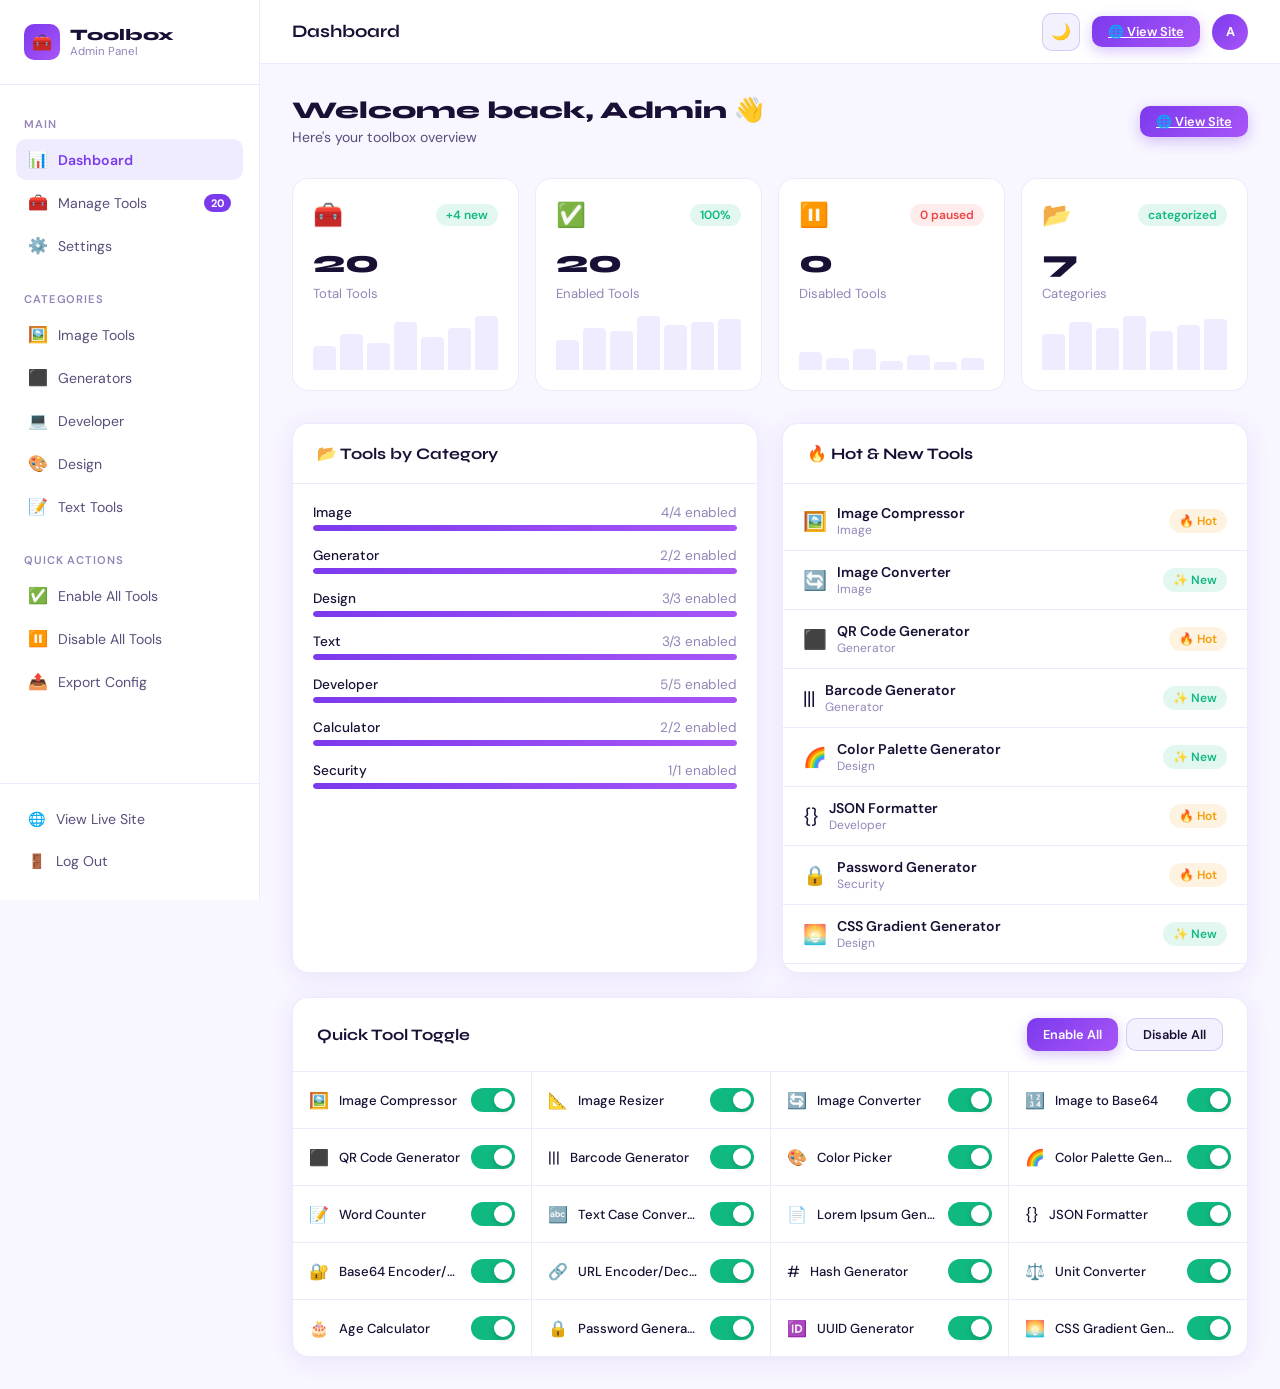
==== admin.html @ 97816bcd "baby" ====
<!DOCTYPE html>
<html lang="en">
<head>
  <meta charset="UTF-8">
  <meta name="viewport" content="width=device-width, initial-scale=1.0">
  <title>Admin Panel — Toolbox</title>
  <link rel="stylesheet" href="css/admin.css">
</head>
<body>

  <!-- ===== SIDEBAR ===== -->
  <aside class="sidebar" id="sidebar">
    <div class="sidebar-logo">
      <div class="icon">🧰</div>
      <div>
        <h1>Toolbox</h1>
        <span>Admin Panel</span>
      </div>
    </div>

    <nav class="sidebar-nav">
      <div class="nav-section">
        <div class="nav-section-label">Main</div>
        <div class="nav-item active" data-page="dashboard">
          <span class="ni-icon">📊</span> Dashboard
        </div>
        <div class="nav-item" data-page="tools">
          <span class="ni-icon">🧰</span> Manage Tools
          <span class="nav-badge" id="enabledBadge">20</span>
        </div>
        <div class="nav-item" data-page="settings">
          <span class="ni-icon">⚙️</span> Settings
        </div>
      </div>

      <div class="nav-section">
        <div class="nav-section-label">Categories</div>
        <div class="nav-item" onclick="showAdminPage('tools');categoryFilter='Image';renderPage()">
          <span class="ni-icon">🖼️</span> Image Tools
        </div>
        <div class="nav-item" onclick="showAdminPage('tools');categoryFilter='Generator';renderPage()">
          <span class="ni-icon">⬛</span> Generators
        </div>
        <div class="nav-item" onclick="showAdminPage('tools');categoryFilter='Developer';renderPage()">
          <span class="ni-icon">💻</span> Developer
        </div>
        <div class="nav-item" onclick="showAdminPage('tools');categoryFilter='Design';renderPage()">
          <span class="ni-icon">🎨</span> Design
        </div>
        <div class="nav-item" onclick="showAdminPage('tools');categoryFilter='Text';renderPage()">
          <span class="ni-icon">📝</span> Text Tools
        </div>
      </div>

      <div class="nav-section">
        <div class="nav-section-label">Quick Actions</div>
        <div class="nav-item" onclick="enableAll()">
          <span class="ni-icon">✅</span> Enable All Tools
        </div>
        <div class="nav-item" onclick="disableAll()">
          <span class="ni-icon">⏸️</span> Disable All Tools
        </div>
        <div class="nav-item" onclick="exportConfig()">
          <span class="ni-icon">📤</span> Export Config
        </div>
      </div>
    </nav>

    <div class="sidebar-footer">
      <a href="index.html">
        <span>🌐</span> View Live Site
      </a>
      <a href="#" onclick="if(confirm('Log out?'))window.location='index.html'">
        <span>🚪</span> Log Out
      </a>
    </div>
  </aside>

  <!-- ===== MAIN ===== -->
  <main class="admin-main">

    <!-- TOPBAR -->
    <div class="admin-topbar">
      <div style="display:flex;align-items:center;gap:12px">
        <button class="theme-toggle" id="menuToggle" style="display:none" onclick="document.getElementById('sidebar').classList.toggle('open')">☰</button>
        <div>
          <h2 id="pageTitle">Dashboard</h2>
        </div>
      </div>
      <div class="topbar-actions">
        <button class="theme-toggle">🌙</button>
        <a href="index.html" class="btn btn-primary btn-sm">🌐 View Site</a>
        <div class="topbar-avatar" title="Admin">A</div>
      </div>
    </div>

    <!-- CONTENT -->
    <div class="admin-content" id="adminContent">
      <!-- Rendered by JS -->
    </div>

  </main>

  <!-- Toast -->
  <div class="toast-container"></div>

  <script src="js/admin.js"></script>
  <script>
    // Update badge
    function updateBadge() {
      const en = Object.values(getEnabled()).filter(Boolean).length;
      const b = document.getElementById('enabledBadge');
      if(b) b.textContent = en;
    }
    const origSave = saveEnabled;
    window.saveEnabled = function(s) { origSave(s); updateBadge(); };

    // Mobile menu
    if(window.innerWidth < 900) {
      document.getElementById('menuToggle').style.display = 'flex';
    }
  </script>
</body>
</html>
---- css/admin.css ----
/* ===== ADMIN PANEL STYLES ===== */
@import url('https://fonts.googleapis.com/css2?family=Syne:wght@400;500;600;700;800&family=DM+Sans:ital,opsz,wght@0,9..40,300;0,9..40,400;0,9..40,500;0,9..40,600&display=swap');

:root {
  --font-display: 'Syne', sans-serif;
  --font-body: 'DM Sans', sans-serif;
  --bg: #f8f6ff;
  --bg2: #ffffff;
  --bg3: #f0ecff;
  --surface: #ffffff;
  --surface2: #f4f1ff;
  --border: rgba(120, 80, 220, 0.12);
  --border2: rgba(120, 80, 220, 0.25);
  --text: #1a1035;
  --text2: #5a4d7a;
  --text3: #9585b8;
  --accent: #7c3aed;
  --accent2: #a855f7;
  --accent3: #06b6d4;
  --green: #10b981;
  --red: #ef4444;
  --amber: #f59e0b;
  --shadow: 0 4px 24px rgba(124, 58, 237, 0.10);
  --shadow2: 0 8px 40px rgba(124, 58, 237, 0.18);
  --radius: 16px;
  --radius-sm: 10px;
  --transition: all 0.3s cubic-bezier(0.4, 0, 0.2, 1);
}
[data-theme="dark"] {
  --bg: #0f0a1e; --bg2: #1a1035; --bg3: #150d2a;
  --surface: #1e1540; --surface2: #251b4a;
  --border: rgba(160, 120, 255, 0.12); --border2: rgba(160, 120, 255, 0.28);
  --text: #f0ecff; --text2: #c4b5fd; --text3: #7c6aaa;
  --accent: #a78bfa; --accent2: #c084fc; --accent3: #22d3ee;
  --green: #34d399; --red: #f87171; --amber: #fbbf24;
  --shadow: 0 4px 24px rgba(0,0,0,0.4); --shadow2: 0 8px 40px rgba(0,0,0,0.6);
}

*,*::before,*::after{box-sizing:border-box;margin:0;padding:0}
html{scroll-behavior:smooth}
body { font-family: var(--font-body); background: var(--bg); color: var(--text); min-height: 100vh; display: flex; transition: background 0.4s, color 0.4s; }
::-webkit-scrollbar{width:6px} ::-webkit-scrollbar-track{background:var(--bg)} ::-webkit-scrollbar-thumb{background:var(--accent);border-radius:99px}

/* SIDEBAR */
.sidebar {
  width: 260px;
  flex-shrink: 0;
  background: var(--surface);
  border-right: 1px solid var(--border);
  display: flex;
  flex-direction: column;
  position: fixed;
  top: 0;
  left: 0;
  height: 100vh;
  z-index: 100;
  transition: var(--transition);
}
.sidebar-logo {
  padding: 1.5rem;
  border-bottom: 1px solid var(--border);
  display: flex;
  align-items: center;
  gap: 10px;
}
.sidebar-logo .icon {
  width: 36px; height: 36px;
  background: linear-gradient(135deg, var(--accent), var(--accent2));
  border-radius: 10px;
  display: flex; align-items: center; justify-content: center;
  font-size: 1rem; color: #fff; flex-shrink: 0;
}
.sidebar-logo h1 { font-family: var(--font-display); font-size: 1rem; font-weight: 800; }
.sidebar-logo span { font-size: 0.72rem; color: var(--text3); display: block; }

.sidebar-nav { flex: 1; padding: 1rem 0; overflow-y: auto; }
.nav-section { padding: 0 1rem 0.5rem; }
.nav-section-label { font-size: 0.7rem; font-weight: 600; text-transform: uppercase; letter-spacing: 0.08em; color: var(--text3); margin: 1rem 0 0.5rem; padding: 0 0.5rem; }
.nav-item {
  display: flex; align-items: center; gap: 10px;
  padding: 10px 12px; border-radius: var(--radius-sm);
  cursor: pointer; font-size: 0.88rem; color: var(--text2);
  transition: var(--transition); text-decoration: none;
  margin-bottom: 2px;
}
.nav-item:hover { background: var(--surface2); color: var(--accent); }
.nav-item.active { background: var(--bg3); color: var(--accent); font-weight: 600; }
.nav-item .ni-icon { width: 20px; text-align: center; font-size: 1rem; }
.nav-badge { margin-left: auto; background: var(--accent); color: #fff; font-size: 0.68rem; font-weight: 700; padding: 2px 7px; border-radius: 99px; }

.sidebar-footer { padding: 1rem; border-top: 1px solid var(--border); }
.sidebar-footer a {
  display: flex; align-items: center; gap: 10px;
  padding: 10px 12px; border-radius: var(--radius-sm);
  font-size: 0.88rem; color: var(--text2); text-decoration: none;
  transition: var(--transition); margin-bottom: 4px;
}
.sidebar-footer a:hover { background: var(--surface2); color: var(--accent); }

/* MAIN CONTENT */
.admin-main { margin-left: 260px; flex: 1; min-height: 100vh; display: flex; flex-direction: column; }
.admin-topbar {
  height: 64px; display: flex; align-items: center; justify-content: space-between;
  padding: 0 2rem; background: var(--surface);
  border-bottom: 1px solid var(--border); position: sticky; top: 0; z-index: 50;
}
.admin-topbar h2 { font-family: var(--font-display); font-size: 1.1rem; font-weight: 700; }
.topbar-actions { display: flex; align-items: center; gap: 0.75rem; }
.theme-toggle {
  width: 38px; height: 38px; border-radius: 10px;
  border: 1px solid var(--border2); background: var(--surface2);
  cursor: pointer; display: flex; align-items: center; justify-content: center;
  font-size: 1rem; transition: var(--transition); color: var(--text2);
}
.theme-toggle:hover { transform: rotate(20deg); }
.topbar-avatar {
  width: 36px; height: 36px; border-radius: 50%;
  background: linear-gradient(135deg, var(--accent), var(--accent2));
  display: flex; align-items: center; justify-content: center;
  font-size: 0.8rem; font-weight: 700; color: #fff; cursor: pointer;
}

.admin-content { flex: 1; padding: 2rem; }

/* PAGE HEADER */
.page-header { display: flex; align-items: center; justify-content: space-between; margin-bottom: 2rem; }
.page-title { font-family: var(--font-display); font-size: 1.5rem; font-weight: 800; }
.page-subtitle { font-size: 0.88rem; color: var(--text2); margin-top: 3px; }

/* STATS CARDS */
.stats-grid { display: grid; grid-template-columns: repeat(auto-fit, minmax(200px, 1fr)); gap: 1rem; margin-bottom: 2rem; }
.stat-card {
  background: var(--surface);
  border: 1px solid var(--border);
  border-radius: var(--radius);
  padding: 1.25rem;
  transition: var(--transition);
  animation: fadeUp 0.5s ease both;
}
.stat-card:hover { box-shadow: var(--shadow); transform: translateY(-2px); }
.stat-card-header { display: flex; align-items: center; justify-content: space-between; margin-bottom: 0.75rem; }
.stat-card-icon { font-size: 1.5rem; }
.stat-card-trend { font-size: 0.75rem; font-weight: 600; padding: 3px 10px; border-radius: 99px; }
.trend-up { background: rgba(16,185,129,0.12); color: var(--green); }
.trend-down { background: rgba(239,68,68,0.1); color: var(--red); }
.stat-card .val { font-family: var(--font-display); font-size: 2rem; font-weight: 800; color: var(--text); }
.stat-card .lbl { font-size: 0.82rem; color: var(--text3); margin-top: 4px; }

/* TABLE */
.table-card { background: var(--surface); border: 1px solid var(--border); border-radius: var(--radius); overflow: hidden; box-shadow: var(--shadow); }
.table-header { padding: 1.25rem 1.5rem; border-bottom: 1px solid var(--border); display: flex; align-items: center; justify-content: space-between; gap: 1rem; flex-wrap: wrap; }
.table-header h3 { font-family: var(--font-display); font-size: 1rem; font-weight: 700; }
.table-controls { display: flex; align-items: center; gap: 0.75rem; }
.search-input {
  padding: 8px 14px;
  border: 1.5px solid var(--border2);
  border-radius: var(--radius-sm);
  background: var(--bg);
  color: var(--text);
  font-family: var(--font-body);
  font-size: 0.85rem;
  outline: none;
  transition: var(--transition);
  width: 220px;
}
.search-input:focus { border-color: var(--accent); }
.filter-select {
  padding: 8px 14px;
  border: 1.5px solid var(--border2);
  border-radius: var(--radius-sm);
  background: var(--bg);
  color: var(--text);
  font-family: var(--font-body);
  font-size: 0.85rem;
  outline: none;
  cursor: pointer;
}
table { width: 100%; border-collapse: collapse; }
thead tr { background: var(--bg3); }
th { padding: 12px 1.5rem; font-size: 0.78rem; font-weight: 600; text-transform: uppercase; letter-spacing: 0.06em; color: var(--text3); text-align: left; white-space: nowrap; }
td { padding: 1rem 1.5rem; font-size: 0.88rem; border-top: 1px solid var(--border); vertical-align: middle; }
tr:hover td { background: var(--card-hover, rgba(124,58,237,0.02)); }

.tool-cell { display: flex; align-items: center; gap: 12px; }
.tool-cell-icon { width: 38px; height: 38px; border-radius: 10px; display: flex; align-items: center; justify-content: center; font-size: 1.1rem; background: var(--surface2); flex-shrink: 0; }
.tool-cell-name { font-weight: 600; color: var(--text); }
.tool-cell-cat { font-size: 0.75rem; color: var(--text3); margin-top: 1px; }

.badge { display: inline-flex; align-items: center; gap: 5px; font-size: 0.75rem; font-weight: 600; padding: 4px 10px; border-radius: 99px; }
.badge-enabled { background: rgba(16,185,129,0.12); color: var(--green); }
.badge-disabled { background: rgba(239,68,68,0.1); color: var(--red); }
.badge-cat { background: var(--bg3); color: var(--accent); border: 1px solid var(--border2); }

/* TOGGLE SWITCH */
.toggle {
  position: relative;
  width: 44px; height: 24px;
  display: inline-block;
}
.toggle input { opacity: 0; width: 0; height: 0; }
.toggle-slider {
  position: absolute; inset: 0;
  background: var(--border2);
  border-radius: 99px;
  cursor: pointer;
  transition: var(--transition);
}
.toggle-slider::before {
  content: '';
  position: absolute;
  width: 18px; height: 18px;
  border-radius: 50%;
  background: #fff;
  top: 3px; left: 3px;
  transition: var(--transition);
  box-shadow: 0 2px 6px rgba(0,0,0,0.2);
}
.toggle input:checked + .toggle-slider { background: var(--green); }
.toggle input:checked + .toggle-slider::before { transform: translateX(20px); }

.action-btns { display: flex; gap: 6px; }
.action-btn {
  width: 30px; height: 30px;
  border-radius: 8px;
  border: 1px solid var(--border2);
  background: var(--surface2);
  cursor: pointer;
  display: flex; align-items: center; justify-content: center;
  font-size: 0.85rem;
  transition: var(--transition);
}
.action-btn:hover { background: var(--bg3); border-color: var(--accent); }
.action-btn.danger:hover { background: rgba(239,68,68,0.1); border-color: var(--red); }

/* MODAL */
.modal-overlay {
  position: fixed; inset: 0;
  background: rgba(0,0,0,0.5);
  backdrop-filter: blur(4px);
  z-index: 1000;
  display: flex; align-items: center; justify-content: center;
  padding: 1rem;
  animation: fadeIn 0.2s ease;
}
.modal {
  background: var(--surface);
  border: 1px solid var(--border2);
  border-radius: var(--radius-lg);
  padding: 2rem;
  width: 100%;
  max-width: 500px;
  box-shadow: var(--shadow2);
  animation: modalIn 0.3s ease;
}
@keyframes modalIn { from { opacity: 0; transform: scale(0.94) translateY(20px); } to { opacity: 1; transform: none; } }
.modal-header { display: flex; align-items: center; justify-content: space-between; margin-bottom: 1.5rem; }
.modal-title { font-family: var(--font-display); font-size: 1.2rem; font-weight: 800; }
.modal-close { width: 32px; height: 32px; border-radius: 8px; border: 1px solid var(--border2); background: var(--surface2); cursor: pointer; font-size: 1rem; display: flex; align-items: center; justify-content: center; transition: var(--transition); }
.modal-close:hover { background: var(--bg3); }
.form-group { margin-bottom: 1.2rem; }
.form-group label { font-size: 0.85rem; color: var(--text2); margin-bottom: 6px; display: block; font-weight: 500; }
.form-group input, .form-group select, .form-group textarea { width: 100%; padding: 10px 14px; border-radius: var(--radius-sm); border: 1.5px solid var(--border2); background: var(--bg); color: var(--text); font-family: var(--font-body); font-size: 0.88rem; outline: none; transition: var(--transition); }
.form-group input:focus, .form-group select:focus { border-color: var(--accent); }
.modal-footer { display: flex; gap: 10px; justify-content: flex-end; margin-top: 1.5rem; }

/* BUTTONS */
.btn { display: inline-flex; align-items: center; justify-content: center; gap: 8px; padding: 10px 22px; border-radius: var(--radius-sm); font-family: var(--font-body); font-size: 0.88rem; font-weight: 600; cursor: pointer; transition: var(--transition); border: none; }
.btn-primary { background: linear-gradient(135deg, var(--accent), var(--accent2)); color: #fff; box-shadow: 0 4px 14px rgba(124,58,237,0.3); }
.btn-primary:hover { transform: translateY(-1px); box-shadow: 0 6px 20px rgba(124,58,237,0.4); }
.btn-secondary { background: var(--surface2); color: var(--text); border: 1px solid var(--border2); }
.btn-secondary:hover { background: var(--bg3); }
.btn-danger-solid { background: rgba(239,68,68,0.12); color: var(--red); border: 1px solid rgba(239,68,68,0.25); }
.btn-danger-solid:hover { background: var(--red); color: #fff; }
.btn-sm { padding: 7px 16px; font-size: 0.8rem; }

/* CHART BARS */
.mini-chart { display: flex; align-items: flex-end; gap: 4px; height: 60px; margin-top: 0.5rem; }
.mini-bar { flex: 1; background: var(--bg3); border-radius: 4px 4px 0 0; min-height: 8px; transition: var(--transition); }
.mini-bar:hover { background: var(--accent2); }

/* EMPTY STATE */
.empty-state { text-align: center; padding: 3rem; color: var(--text3); }
.empty-state .icon { font-size: 2.5rem; margin-bottom: 0.75rem; }
.empty-state p { font-size: 0.9rem; }

/* TOAST */
.toast-container { position: fixed; bottom: 2rem; right: 2rem; z-index: 9999; display: flex; flex-direction: column; gap: 0.5rem; }
.toast { background: var(--surface); border: 1px solid var(--border2); border-radius: var(--radius-sm); padding: 12px 20px; font-size: 0.85rem; color: var(--text); box-shadow: var(--shadow2); display: flex; align-items: center; gap: 10px; animation: toastIn 0.3s ease; max-width: 300px; }
.toast.success { border-left: 3px solid var(--green); }
.toast.error { border-left: 3px solid var(--red); }
@keyframes toastIn { from { opacity: 0; transform: translateX(40px); } to { opacity: 1; transform: none; } }
@keyframes fadeUp { from { opacity: 0; transform: translateY(16px); } to { opacity: 1; transform: none; } }
@keyframes fadeIn { from { opacity: 0; } to { opacity: 1; } }

@media (max-width: 900px) {
  .sidebar { transform: translateX(-100%); }
  .sidebar.open { transform: translateX(0); }
  .admin-main { margin-left: 0; }
}
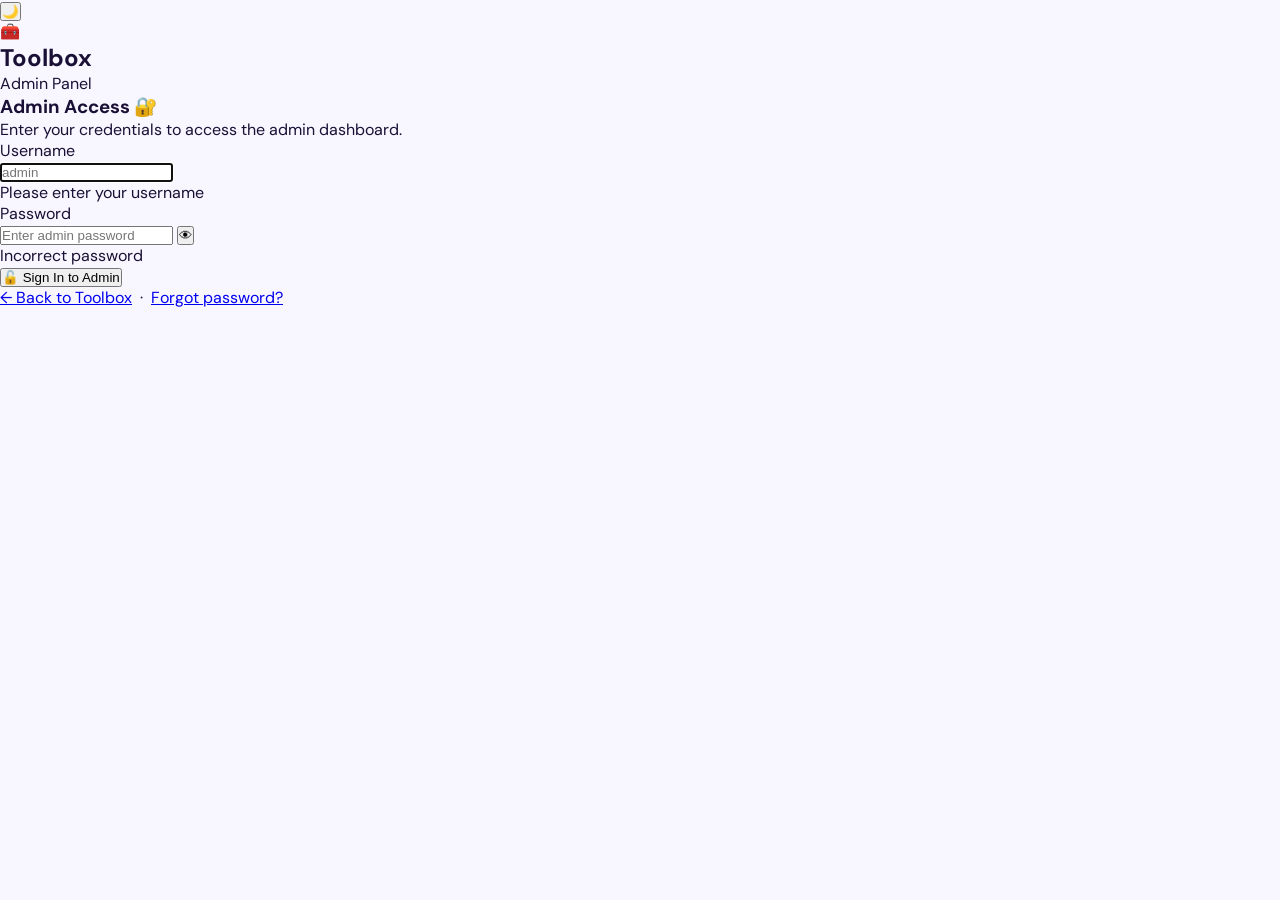
==== commit aba93984: "Add files via upload" ====
--- a/admin.html
+++ b/admin.html
@@ -5,120 +5,413 @@
   <meta name="viewport" content="width=device-width, initial-scale=1.0">
   <title>Admin Panel — Toolbox</title>
   <link rel="stylesheet" href="css/admin.css">
+  <script>
+    // Apply theme immediately — no flash
+    (function(){
+      var t = localStorage.getItem('toolbox_theme') || 'light';
+      document.documentElement.setAttribute('data-theme', t);
+    })();
+  </script>
 </head>
 <body>
 
-  <!-- ===== SIDEBAR ===== -->
-  <aside class="sidebar" id="sidebar">
-    <div class="sidebar-logo">
-      <div class="icon">🧰</div>
-      <div>
-        <h1>Toolbox</h1>
-        <span>Admin Panel</span>
+  <!-- ===== ADMIN LOGIN GATE ===== -->
+  <div id="adminGate">
+
+    <button class="gate-theme-btn" onclick="toggleGateTheme()">🌙</button>
+
+    <!-- Normal login view -->
+    <div class="gate-card" id="gateLoginCard">
+      <div class="gate-logo">
+        <div class="icon">🧰</div>
+        <div class="gate-logo-text">
+          <h2>Toolbox</h2>
+          <span>Admin Panel</span>
+        </div>
+      </div>
+
+      <h3 class="gate-heading">Admin Access 🔐</h3>
+      <p class="gate-sub">Enter your credentials to access the admin dashboard.</p>
+
+      <form onsubmit="attemptLogin(event)">
+        <div class="gate-field">
+          <label>Username</label>
+          <div class="gate-input-wrap">
+            <input type="text" id="gate-user" placeholder="admin" autocomplete="username" autofocus>
+          </div>
+          <div class="gate-error" id="gate-user-err">Please enter your username</div>
+        </div>
+
+        <div class="gate-field">
+          <label>Password</label>
+          <div class="gate-input-wrap">
+            <input type="password" id="gate-pass" placeholder="Enter admin password" autocomplete="current-password">
+            <button type="button" class="toggle-pass-btn" onclick="toggleGatePass()">👁</button>
+          </div>
+          <div class="gate-error" id="gate-pass-err">Incorrect password</div>
+        </div>
+
+        <div class="gate-attempts" id="gate-attempts"></div>
+
+        <button type="submit" class="gate-btn" id="gate-submit-btn">🔓 Sign In to Admin</button>
+      </form>
+
+      <div class="gate-footer">
+        <a href="index.html">← Back to Toolbox</a>
+        &nbsp;·&nbsp;
+        <a href="#" onclick="showGateHint();return false">Forgot password?</a>
       </div>
     </div>
 
-    <nav class="sidebar-nav">
-      <div class="nav-section">
-        <div class="nav-section-label">Main</div>
-        <div class="nav-item active" data-page="dashboard">
-          <span class="ni-icon">📊</span> Dashboard
-        </div>
-        <div class="nav-item" data-page="tools">
-          <span class="ni-icon">🧰</span> Manage Tools
-          <span class="nav-badge" id="enabledBadge">20</span>
-        </div>
-        <div class="nav-item" data-page="settings">
-          <span class="ni-icon">⚙️</span> Settings
-        </div>
-      </div>
-
-      <div class="nav-section">
-        <div class="nav-section-label">Categories</div>
-        <div class="nav-item" onclick="showAdminPage('tools');categoryFilter='Image';renderPage()">
-          <span class="ni-icon">🖼️</span> Image Tools
-        </div>
-        <div class="nav-item" onclick="showAdminPage('tools');categoryFilter='Generator';renderPage()">
-          <span class="ni-icon">⬛</span> Generators
-        </div>
-        <div class="nav-item" onclick="showAdminPage('tools');categoryFilter='Developer';renderPage()">
-          <span class="ni-icon">💻</span> Developer
-        </div>
-        <div class="nav-item" onclick="showAdminPage('tools');categoryFilter='Design';renderPage()">
-          <span class="ni-icon">🎨</span> Design
-        </div>
-        <div class="nav-item" onclick="showAdminPage('tools');categoryFilter='Text';renderPage()">
-          <span class="ni-icon">📝</span> Text Tools
-        </div>
-      </div>
-
-      <div class="nav-section">
-        <div class="nav-section-label">Quick Actions</div>
-        <div class="nav-item" onclick="enableAll()">
-          <span class="ni-icon">✅</span> Enable All Tools
-        </div>
-        <div class="nav-item" onclick="disableAll()">
-          <span class="ni-icon">⏸️</span> Disable All Tools
-        </div>
-        <div class="nav-item" onclick="exportConfig()">
-          <span class="ni-icon">📤</span> Export Config
-        </div>
-      </div>
-    </nav>
-
-    <div class="sidebar-footer">
-      <a href="index.html">
-        <span>🌐</span> View Live Site
-      </a>
-      <a href="#" onclick="if(confirm('Log out?'))window.location='index.html'">
-        <span>🚪</span> Log Out
-      </a>
+    <!-- Lockout view -->
+    <div class="gate-card" id="gateLockoutCard" style="display:none">
+      <div class="gate-lockout">
+        <span class="lock-icon">🔒</span>
+        <h3>Too Many Failed Attempts</h3>
+        <p>You've been temporarily locked out for security reasons. Please wait before trying again.</p>
+        <div class="gate-countdown" id="gate-countdown">30</div>
+        <p style="font-size:0.8rem;color:var(--text3)">seconds remaining</p>
+      </div>
+      <div class="gate-footer" style="margin-top:1.5rem">
+        <a href="index.html">← Back to Toolbox</a>
+      </div>
     </div>
-  </aside>
-
-  <!-- ===== MAIN ===== -->
-  <main class="admin-main">
-
-    <!-- TOPBAR -->
-    <div class="admin-topbar">
-      <div style="display:flex;align-items:center;gap:12px">
-        <button class="theme-toggle" id="menuToggle" style="display:none" onclick="document.getElementById('sidebar').classList.toggle('open')">☰</button>
+
+  </div>
+
+  <!-- ===== ADMIN PANEL (hidden until authed) ===== -->
+  <div id="adminPanel" style="display:none;width:100%;min-height:100vh;display:none">
+
+    <!-- SIDEBAR -->
+    <aside class="sidebar" id="sidebar">
+      <div class="sidebar-logo">
+        <div class="icon">🧰</div>
         <div>
+          <h1>Toolbox</h1>
+          <span>Admin Panel</span>
+        </div>
+      </div>
+
+      <nav class="sidebar-nav">
+        <div class="nav-section">
+          <div class="nav-section-label">Main</div>
+          <div class="nav-item active" data-page="dashboard">
+            <span class="ni-icon">📊</span> Dashboard
+          </div>
+          <div class="nav-item" data-page="tools">
+            <span class="ni-icon">🧰</span> Manage Tools
+            <span class="nav-badge" id="enabledBadge">20</span>
+          </div>
+          <div class="nav-item" data-page="settings">
+            <span class="ni-icon">⚙️</span> Settings
+          </div>
+        </div>
+
+        <div class="nav-section">
+          <div class="nav-section-label">Categories</div>
+          <div class="nav-item" onclick="showAdminPage('tools');categoryFilter='Image';renderPage()">
+            <span class="ni-icon">🖼️</span> Image Tools
+          </div>
+          <div class="nav-item" onclick="showAdminPage('tools');categoryFilter='Generator';renderPage()">
+            <span class="ni-icon">⬛</span> Generators
+          </div>
+          <div class="nav-item" onclick="showAdminPage('tools');categoryFilter='Developer';renderPage()">
+            <span class="ni-icon">💻</span> Developer
+          </div>
+          <div class="nav-item" onclick="showAdminPage('tools');categoryFilter='Design';renderPage()">
+            <span class="ni-icon">🎨</span> Design
+          </div>
+          <div class="nav-item" onclick="showAdminPage('tools');categoryFilter='Text';renderPage()">
+            <span class="ni-icon">📝</span> Text Tools
+          </div>
+        </div>
+
+        <div class="nav-section">
+          <div class="nav-section-label">Quick Actions</div>
+          <div class="nav-item" onclick="enableAll()">
+            <span class="ni-icon">✅</span> Enable All Tools
+          </div>
+          <div class="nav-item" onclick="disableAll()">
+            <span class="ni-icon">⏸️</span> Disable All Tools
+          </div>
+          <div class="nav-item" onclick="exportConfig()">
+            <span class="ni-icon">📤</span> Export Config
+          </div>
+        </div>
+      </nav>
+
+      <div class="sidebar-footer">
+        <a href="index.html">
+          <span>🌐</span> View Live Site
+        </a>
+        <a href="#" onclick="adminLogout()">
+          <span>🚪</span> Log Out
+        </a>
+      </div>
+    </aside>
+
+    <!-- MAIN -->
+    <main class="admin-main">
+
+      <!-- TOPBAR -->
+      <div class="admin-topbar">
+        <div style="display:flex;align-items:center;gap:12px">
+          <button class="theme-toggle" id="menuToggle" style="display:none" onclick="document.getElementById('sidebar').classList.toggle('open')">☰</button>
           <h2 id="pageTitle">Dashboard</h2>
         </div>
-      </div>
-      <div class="topbar-actions">
-        <button class="theme-toggle">🌙</button>
-        <a href="index.html" class="btn btn-primary btn-sm">🌐 View Site</a>
-        <div class="topbar-avatar" title="Admin">A</div>
-      </div>
-    </div>
-
-    <!-- CONTENT -->
-    <div class="admin-content" id="adminContent">
-      <!-- Rendered by JS -->
-    </div>
-
-  </main>
+        <div class="topbar-actions">
+          <button class="theme-toggle" onclick="toggleAdminTheme()">🌙</button>
+          <div class="admin-session-info">
+            <div class="admin-session-avatar" id="topbarAvatar">A</div>
+            <span id="topbarUsername" style="font-weight:600"></span>
+          </div>
+          <a href="index.html" class="btn btn-primary btn-sm">🌐 View Site</a>
+          <button class="admin-logout-btn" onclick="adminLogout()">🚪 Logout</button>
+        </div>
+      </div>
+
+      <!-- CONTENT -->
+      <div class="admin-content" id="adminContent"></div>
+
+    </main>
+
+  </div>
 
   <!-- Toast -->
   <div class="toast-container"></div>
 
   <script src="js/admin.js"></script>
   <script>
-    // Update badge
+    /* ============================================================
+       ADMIN GATE — Authentication Logic
+       Default credentials: admin / admin123
+       Change via Settings page or directly in localStorage
+    ============================================================ */
+
+    const MAX_ATTEMPTS = 5;
+    const LOCKOUT_SECONDS = 30;
+    const SESSION_KEY = 'toolbox_admin_session';
+    const CREDS_KEY   = 'toolbox_admin_creds';
+
+    // Default credentials (stored as btoa — change in Settings)
+    function getAdminCreds() {
+      const stored = localStorage.getItem(CREDS_KEY);
+      if (stored) return JSON.parse(stored);
+      return { username: btoa('admin'), password: btoa('admin123') };
+    }
+
+    // Attempt tracking (stored in sessionStorage so resets on browser close)
+    function getAttempts() { return parseInt(sessionStorage.getItem('gate_attempts') || '0'); }
+    function incAttempts()  { sessionStorage.setItem('gate_attempts', getAttempts() + 1); }
+    function resetAttempts(){ sessionStorage.removeItem('gate_attempts'); }
+    function getLockoutEnd(){ return parseInt(sessionStorage.getItem('gate_lockout') || '0'); }
+    function setLockout()   { sessionStorage.setItem('gate_lockout', Date.now() + LOCKOUT_SECONDS * 1000); }
+
+    // Check existing session
+    function getAdminSession() {
+      return JSON.parse(sessionStorage.getItem(SESSION_KEY) || localStorage.getItem(SESSION_KEY) || 'null');
+    }
+    function setAdminSession(username, remember) {
+      const data = JSON.stringify({ username, loggedIn: true, at: Date.now() });
+      if (remember) localStorage.setItem(SESSION_KEY, data);
+      else sessionStorage.setItem(SESSION_KEY, data);
+    }
+    function clearAdminSession() {
+      sessionStorage.removeItem(SESSION_KEY);
+      localStorage.removeItem(SESSION_KEY);
+    }
+
+    // ===== GATE THEME =====
+    function toggleGateTheme() {
+      const curr = document.documentElement.getAttribute('data-theme');
+      const next = curr === 'dark' ? 'light' : 'dark';
+      document.documentElement.setAttribute('data-theme', next);
+      localStorage.setItem('toolbox_theme', next);
+      document.querySelectorAll('.gate-theme-btn, .theme-toggle').forEach(b => b.textContent = next === 'dark' ? '☀️' : '🌙');
+    }
+    function toggleAdminTheme() {
+      const curr = document.documentElement.getAttribute('data-theme');
+      const next = curr === 'dark' ? 'light' : 'dark';
+      document.documentElement.setAttribute('data-theme', next);
+      localStorage.setItem('toolbox_theme', next);
+      document.querySelectorAll('.theme-toggle, .gate-theme-btn').forEach(b => b.textContent = next === 'dark' ? '☀️' : '🌙');
+    }
+
+    // Set initial icon
+    (function(){
+      const t = localStorage.getItem('toolbox_theme') || 'light';
+      document.querySelectorAll('.gate-theme-btn, .theme-toggle').forEach(b => b.textContent = t === 'dark' ? '☀️' : '🌙');
+    })();
+
+    // ===== TOGGLE PASSWORD =====
+    function toggleGatePass() {
+      const inp = document.getElementById('gate-pass');
+      const btn = document.querySelector('.toggle-pass-btn');
+      if (inp.type === 'password') { inp.type = 'text'; btn.textContent = '🙈'; }
+      else { inp.type = 'password'; btn.textContent = '👁'; }
+    }
+
+    // ===== LOGIN ATTEMPT =====
+    function attemptLogin(e) {
+      e.preventDefault();
+      // Clear previous errors
+      document.getElementById('gate-user-err').classList.remove('show');
+      document.getElementById('gate-pass-err').classList.remove('show');
+
+      // Check lockout
+      if (Date.now() < getLockoutEnd()) { startLockoutTimer(); return; }
+
+      const username = document.getElementById('gate-user').value.trim();
+      const password = document.getElementById('gate-pass').value;
+
+      if (!username) { document.getElementById('gate-user-err').classList.add('show'); return; }
+      if (!password) {
+        document.getElementById('gate-pass-err').textContent = 'Please enter your password';
+        document.getElementById('gate-pass-err').classList.add('show'); return;
+      }
+
+      const creds = getAdminCreds();
+      const validUser = atob(creds.username);
+      const validPass = atob(creds.password);
+
+      if (username === validUser && password === validPass) {
+        // SUCCESS
+        resetAttempts();
+        setAdminSession(username, true);
+        unlockPanel(username);
+      } else {
+        // FAIL
+        incAttempts();
+        const attempts = getAttempts();
+        const remaining = MAX_ATTEMPTS - attempts;
+
+        // Shake input
+        const passInput = document.getElementById('gate-pass');
+        passInput.classList.add('shake');
+        setTimeout(() => passInput.classList.remove('shake'), 400);
+        passInput.value = '';
+        passInput.focus();
+
+        document.getElementById('gate-pass-err').textContent = 'Incorrect username or password';
+        document.getElementById('gate-pass-err').classList.add('show');
+
+        if (remaining > 0) {
+          document.getElementById('gate-attempts').textContent =
+            `⚠️ ${remaining} attempt${remaining === 1 ? '' : 's'} remaining before lockout`;
+        }
+
+        if (attempts >= MAX_ATTEMPTS) {
+          setLockout();
+          setTimeout(() => startLockoutTimer(), 300);
+        }
+      }
+    }
+
+    // ===== LOCKOUT TIMER =====
+    function startLockoutTimer() {
+      document.getElementById('gateLoginCard').style.display = 'none';
+      document.getElementById('gateLockoutCard').style.display = 'block';
+
+      function tick() {
+        const remaining = Math.max(0, Math.ceil((getLockoutEnd() - Date.now()) / 1000));
+        document.getElementById('gate-countdown').textContent = remaining;
+        if (remaining <= 0) {
+          resetAttempts();
+          sessionStorage.removeItem('gate_lockout');
+          document.getElementById('gateLockoutCard').style.display = 'none';
+          document.getElementById('gateLoginCard').style.display = 'block';
+          document.getElementById('gate-attempts').textContent = '';
+          document.getElementById('gate-user').focus();
+        } else {
+          setTimeout(tick, 1000);
+        }
+      }
+      tick();
+    }
+
+    // ===== UNLOCK PANEL =====
+    function unlockPanel(username) {
+      const gate = document.getElementById('adminGate');
+      const panel = document.getElementById('adminPanel');
+      gate.classList.add('hide');
+      setTimeout(() => { gate.style.display = 'none'; }, 400);
+      panel.style.display = 'flex';
+
+      // Set topbar info
+      const initials = username.slice(0, 2).toUpperCase();
+      document.getElementById('topbarAvatar').textContent = initials;
+      document.getElementById('topbarUsername').textContent = username;
+
+      // Init admin panel
+      initAdminTheme();
+      renderPage();
+      updateBadge();
+      if (window.innerWidth < 900) document.getElementById('menuToggle').style.display = 'flex';
+
+      toast('Welcome back, ' + username + ' 👋', 'success');
+    }
+
+    // ===== LOGOUT =====
+    function adminLogout() {
+      if (!confirm('Sign out of admin panel?')) return;
+      clearAdminSession();
+      const gate = document.getElementById('adminGate');
+      const panel = document.getElementById('adminPanel');
+      panel.style.display = 'none';
+      gate.style.display = 'flex';
+      gate.classList.remove('hide');
+      document.getElementById('gate-pass').value = '';
+      document.getElementById('gate-user').value = '';
+      document.getElementById('gate-attempts').textContent = '';
+      document.getElementById('gate-user-err').classList.remove('show');
+      document.getElementById('gate-pass-err').classList.remove('show');
+      toast('Signed out of admin panel', 'info');
+      setTimeout(() => document.getElementById('gate-user').focus(), 100);
+    }
+
+    // ===== HINT =====
+    function showGateHint() {
+      const creds = getAdminCreds();
+      toast('Default: username = admin, password = admin123', 'info');
+    }
+
+    // ===== UPDATE BADGE =====
     function updateBadge() {
       const en = Object.values(getEnabled()).filter(Boolean).length;
       const b = document.getElementById('enabledBadge');
-      if(b) b.textContent = en;
-    }
-    const origSave = saveEnabled;
-    window.saveEnabled = function(s) { origSave(s); updateBadge(); };
-
-    // Mobile menu
-    if(window.innerWidth < 900) {
-      document.getElementById('menuToggle').style.display = 'flex';
-    }
+      if (b) b.textContent = en;
+    }
+
+    // Wrap saveEnabled to auto-update badge
+    const _origSave = saveEnabled;
+    window.saveEnabled = function(s) { _origSave(s); updateBadge(); };
+
+    // ===== EXPOSE changeAdminPassword for Settings page =====
+    window.changeAdminPassword = function(username, password) {
+      localStorage.setItem(CREDS_KEY, JSON.stringify({ username: btoa(username), password: btoa(password) }));
+    };
+    window.getCurrentAdminUsername = function() {
+      return atob(getAdminCreds().username);
+    };
+
+    // ===== BOOT =====
+    (function boot() {
+      // Check lockout first
+      if (Date.now() < getLockoutEnd()) {
+        document.getElementById('gateLoginCard').style.display = 'none';
+        document.getElementById('gateLockoutCard').style.display = 'block';
+        startLockoutTimer();
+        return;
+      }
+      // Check existing session
+      const sess = getAdminSession();
+      if (sess && sess.loggedIn) {
+        unlockPanel(sess.username);
+      } else {
+        // Stay on gate, focus username field
+        setTimeout(() => document.getElementById('gate-user').focus(), 100);
+      }
+    })();
   </script>
 </body>
 </html>
